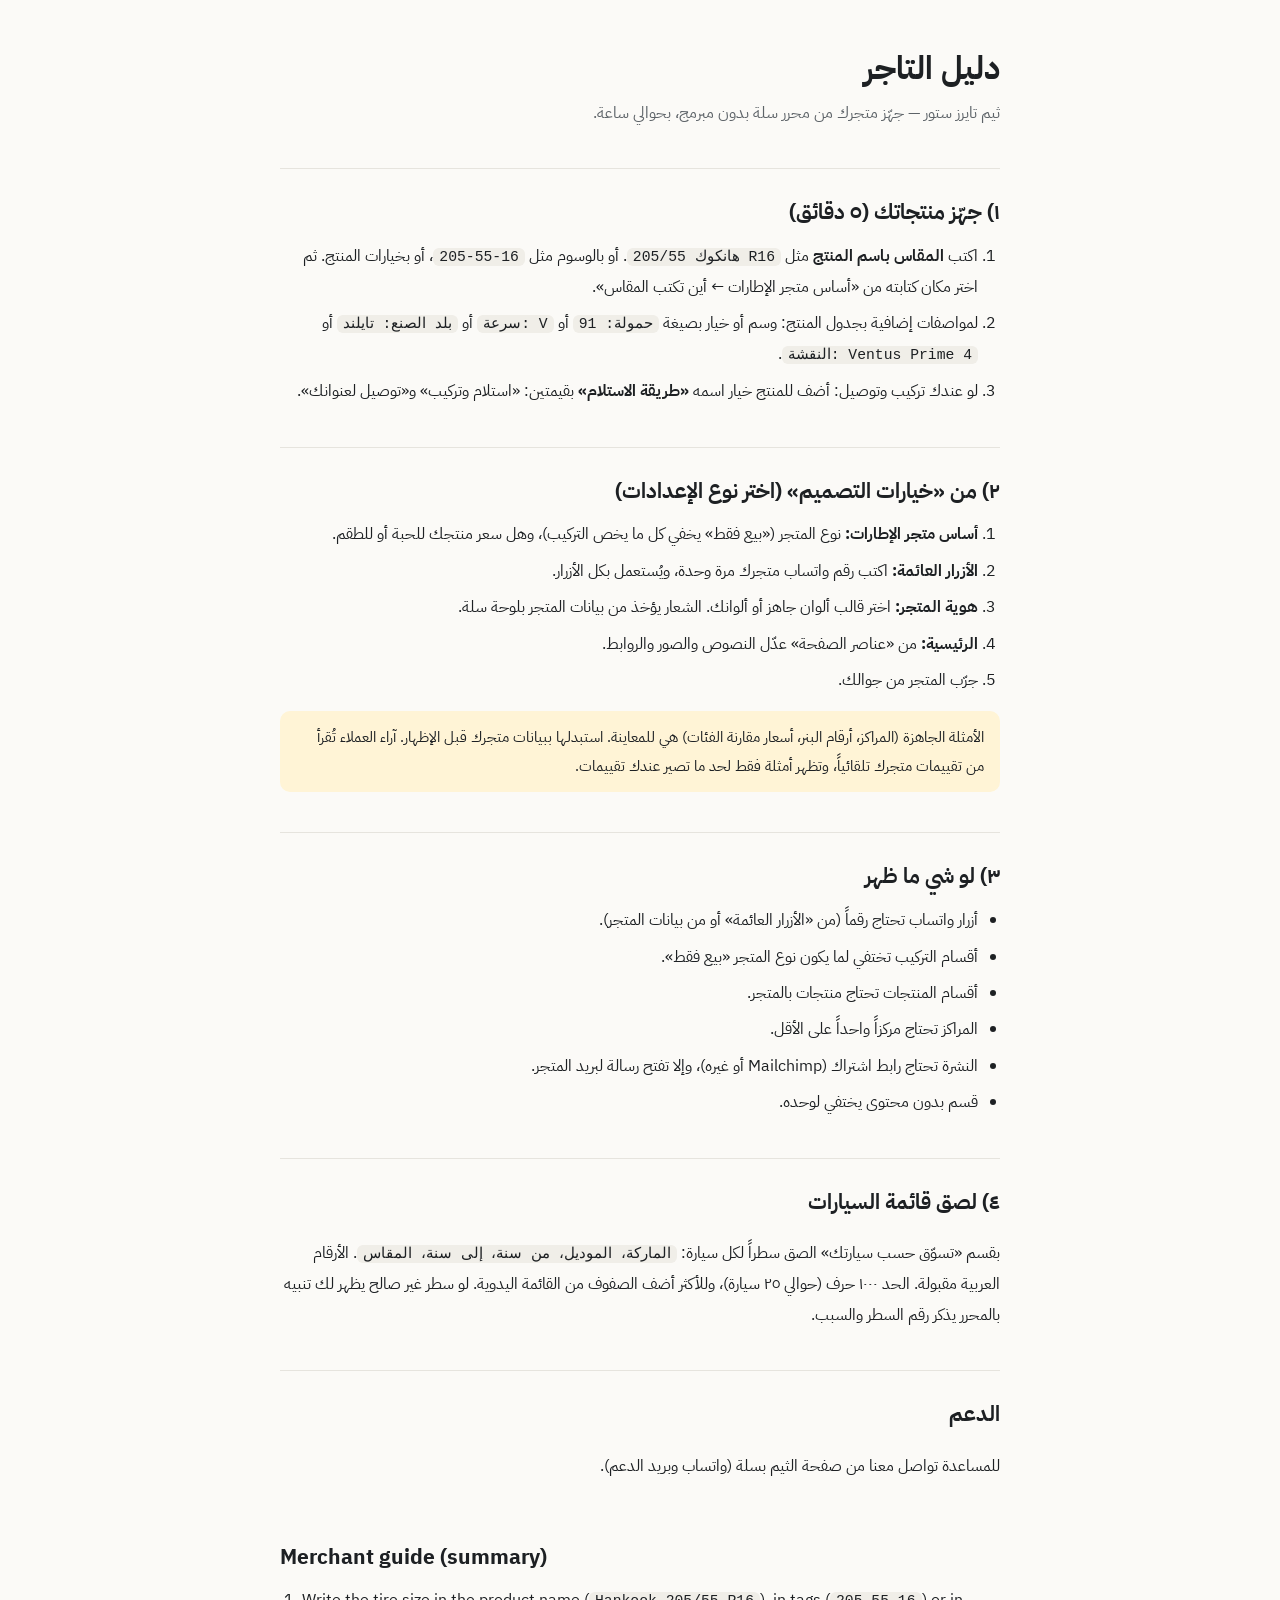
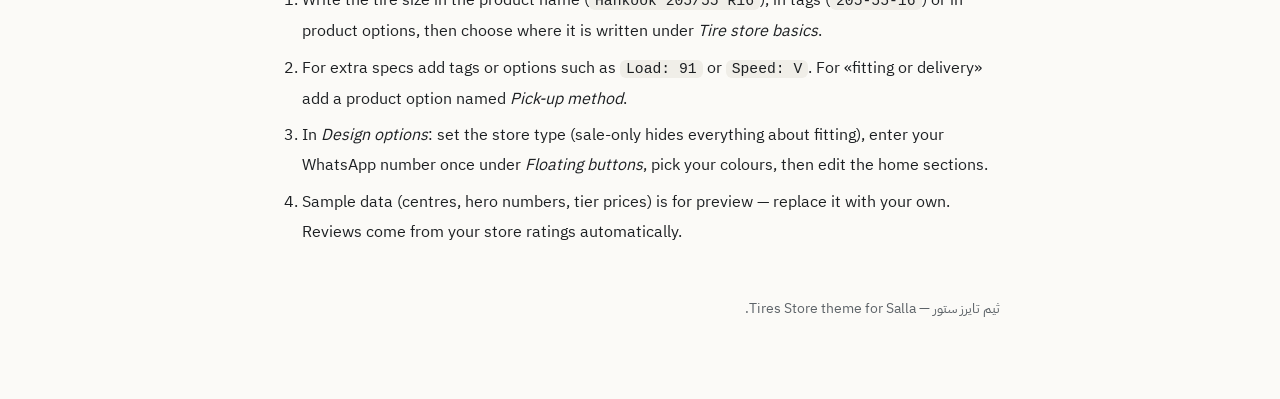
==== guide.html @ 2d38a400 "Merchant guide page (support documentation link for the theme listing) Co-Authored-By: Claude Sonnet" ====
<!doctype html>
<html lang="ar" dir="rtl">
<head>
<meta charset="utf-8">
<meta name="viewport" content="width=device-width,initial-scale=1">
<title>دليل التاجر — ثيم تايرز ستور</title>
<link rel="preconnect" href="https://fonts.googleapis.com">
<link href="https://fonts.googleapis.com/css2?family=IBM+Plex+Sans+Arabic:wght@400;500;600;700&display=swap" rel="stylesheet">
<style>
  :root { --ink: #1d2023; --muted: #5d6368; --gold: #ffb71b; --line: #e6e4de; --bg: #fbfaf7; }
  * { box-sizing: border-box; }
  body { margin: 0; font: 400 16px/1.9 "IBM Plex Sans Arabic", system-ui, sans-serif; color: var(--ink); background: var(--bg); }
  main { max-width: 760px; margin: 0 auto; padding: 48px 20px 80px; }
  h1 { font-size: 32px; line-height: 1.3; margin: 0 0 8px; }
  h2 { font-size: 21px; margin: 40px 0 8px; padding-top: 24px; border-top: 1px solid var(--line); }
  p.lead { color: var(--muted); margin: 0 0 12px; }
  ol, ul { padding-inline-start: 22px; margin: 8px 0; }
  li { margin: 6px 0; }
  code { direction: ltr; unicode-bidi: embed; background: #f0eee8; padding: 1px 6px; border-radius: 6px; font-size: .92em; }
  .note { background: #fff4d6; border-radius: 10px; padding: 12px 16px; margin: 16px 0; font-size: 15px; }
  footer { margin-top: 48px; color: var(--muted); font-size: 14px; }
  section[lang="en"] { direction: ltr; text-align: left; margin-top: 56px; }
</style>
</head>
<body>
<main>
  <h1>دليل التاجر</h1>
  <p class="lead">ثيم تايرز ستور — جهّز متجرك من محرر سلة بدون مبرمج، بحوالي ساعة.</p>

  <h2>١) جهّز منتجاتك (٥ دقائق)</h2>
  <ol>
    <li>اكتب <b>المقاس باسم المنتج</b> مثل <code>هانكوك 205/55 R16</code>. أو بالوسوم مثل <code>205-55-16</code>، أو بخيارات المنتج. ثم اختر مكان كتابته من «أساس متجر الإطارات ← أين تكتب المقاس».</li>
    <li>لمواصفات إضافية بجدول المنتج: وسم أو خيار بصيغة <code>حمولة: 91</code> أو <code>سرعة: V</code> أو <code>بلد الصنع: تايلند</code> أو <code>النقشة: Ventus Prime 4</code>.</li>
    <li>لو عندك تركيب وتوصيل: أضف للمنتج خيار اسمه <b>«طريقة الاستلام»</b> بقيمتين: «استلام وتركيب» و«توصيل لعنوانك».</li>
  </ol>

  <h2>٢) من «خيارات التصميم» (اختر نوع الإعدادات)</h2>
  <ol>
    <li><b>أساس متجر الإطارات:</b> نوع المتجر («بيع فقط» يخفي كل ما يخص التركيب)، وهل سعر منتجك للحبة أو للطقم.</li>
    <li><b>الأزرار العائمة:</b> اكتب رقم واتساب متجرك مرة وحدة، ويُستعمل بكل الأزرار.</li>
    <li><b>هوية المتجر:</b> اختر قالب ألوان جاهز أو ألوانك. الشعار يؤخذ من بيانات المتجر بلوحة سلة.</li>
    <li><b>الرئيسية:</b> من «عناصر الصفحة» عدّل النصوص والصور والروابط.</li>
    <li>جرّب المتجر من جوالك.</li>
  </ol>
  <p class="note">الأمثلة الجاهزة (المراكز، أرقام البنر، أسعار مقارنة الفئات) هي للمعاينة. استبدلها ببيانات متجرك قبل الإظهار. آراء العملاء تُقرأ من تقييمات متجرك تلقائياً، وتظهر أمثلة فقط لحد ما تصير عندك تقييمات.</p>

  <h2>٣) لو شي ما ظهر</h2>
  <ul>
    <li>أزرار واتساب تحتاج رقماً (من «الأزرار العائمة» أو من بيانات المتجر).</li>
    <li>أقسام التركيب تختفي لما يكون نوع المتجر «بيع فقط».</li>
    <li>أقسام المنتجات تحتاج منتجات بالمتجر.</li>
    <li>المراكز تحتاج مركزاً واحداً على الأقل.</li>
    <li>النشرة تحتاج رابط اشتراك (Mailchimp أو غيره)، وإلا تفتح رسالة لبريد المتجر.</li>
    <li>قسم بدون محتوى يختفي لوحده.</li>
  </ul>

  <h2>٤) لصق قائمة السيارات</h2>
  <p>بقسم «تسوّق حسب سيارتك» الصق سطراً لكل سيارة: <code>الماركة، الموديل، من سنة، إلى سنة، المقاس</code>. الأرقام العربية مقبولة. الحد ١٠٠٠ حرف (حوالي ٢٥ سيارة)، وللأكثر أضف الصفوف من القائمة اليدوية. لو سطر غير صالح يظهر لك تنبيه بالمحرر يذكر رقم السطر والسبب.</p>

  <h2>الدعم</h2>
  <p>للمساعدة تواصل معنا من صفحة الثيم بسلة (واتساب وبريد الدعم).</p>

  <section lang="en" dir="ltr">
    <h2 style="border-top:0;padding-top:0">Merchant guide (summary)</h2>
    <ol>
      <li>Write the tire size in the product name (<code>Hankook 205/55 R16</code>), in tags (<code>205-55-16</code>) or in product options, then choose where it is written under <i>Tire store basics</i>.</li>
      <li>For extra specs add tags or options such as <code>Load: 91</code> or <code>Speed: V</code>. For «fitting or delivery» add a product option named <i>Pick-up method</i>.</li>
      <li>In <i>Design options</i>: set the store type (sale-only hides everything about fitting), enter your WhatsApp number once under <i>Floating buttons</i>, pick your colours, then edit the home sections.</li>
      <li>Sample data (centres, hero numbers, tier prices) is for preview — replace it with your own. Reviews come from your store ratings automatically.</li>
    </ol>
  </section>

  <footer>ثيم تايرز ستور — Tires Store theme for Salla.</footer>
</main>
</body>
</html>
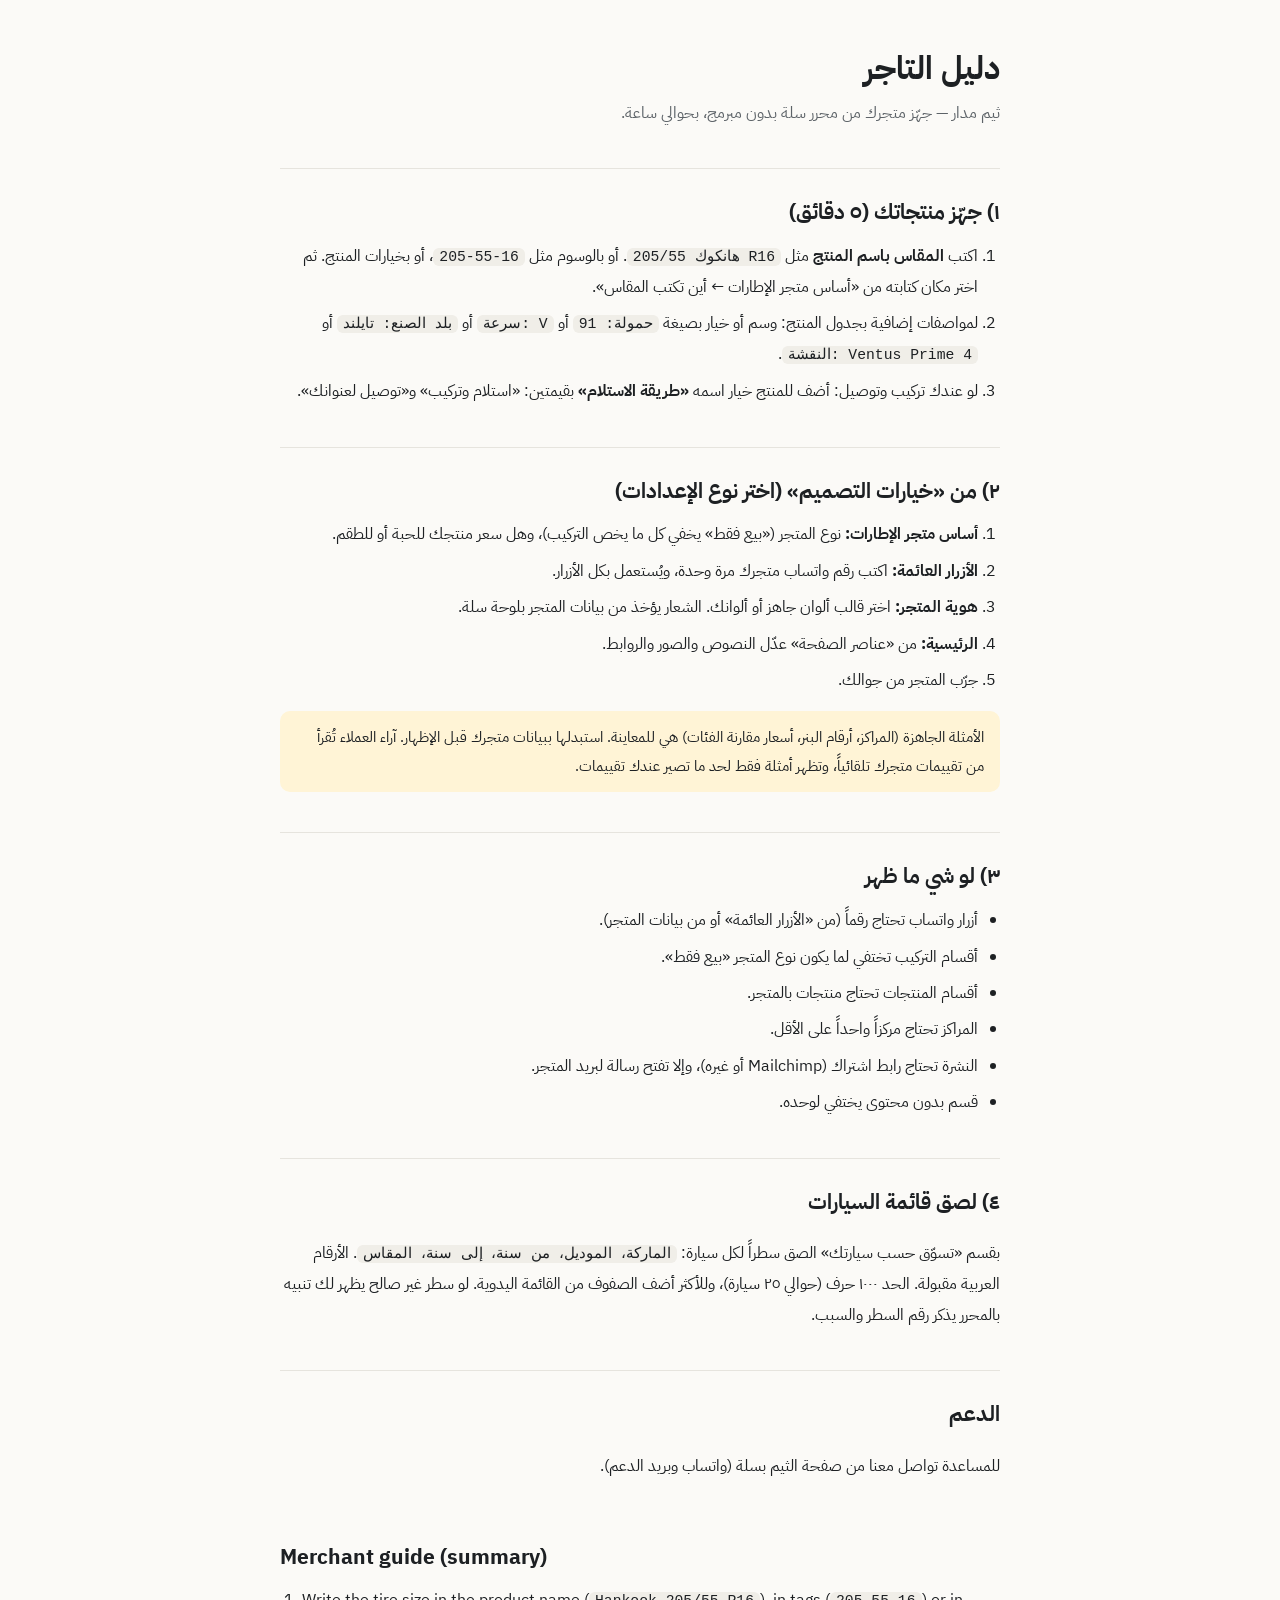
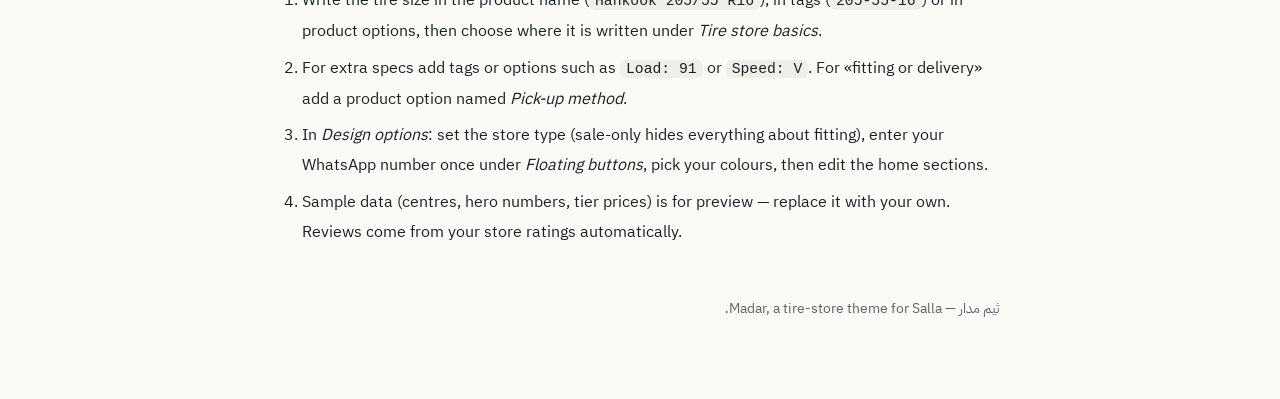
==== commit 5bee72c5: "Guide: theme name Madar Co-Authored-By: Claude Sonnet 5.5 <noreply@anthropic.com>" ====
--- a/guide.html
+++ b/guide.html
@@ -3,7 +3,7 @@
 <head>
 <meta charset="utf-8">
 <meta name="viewport" content="width=device-width,initial-scale=1">
-<title>دليل التاجر — ثيم تايرز ستور</title>
+<title>دليل التاجر — ثيم مدار</title>
 <link rel="preconnect" href="https://fonts.googleapis.com">
 <link href="https://fonts.googleapis.com/css2?family=IBM+Plex+Sans+Arabic:wght@400;500;600;700&display=swap" rel="stylesheet">
 <style>
@@ -25,7 +25,7 @@
 <body>
 <main>
   <h1>دليل التاجر</h1>
-  <p class="lead">ثيم تايرز ستور — جهّز متجرك من محرر سلة بدون مبرمج، بحوالي ساعة.</p>
+  <p class="lead">ثيم مدار — جهّز متجرك من محرر سلة بدون مبرمج، بحوالي ساعة.</p>
 
   <h2>١) جهّز منتجاتك (٥ دقائق)</h2>
   <ol>
@@ -70,7 +70,7 @@
     </ol>
   </section>
 
-  <footer>ثيم تايرز ستور — Tires Store theme for Salla.</footer>
+  <footer>ثيم مدار — Madar, a tire-store theme for Salla.</footer>
 </main>
 </body>
 </html>
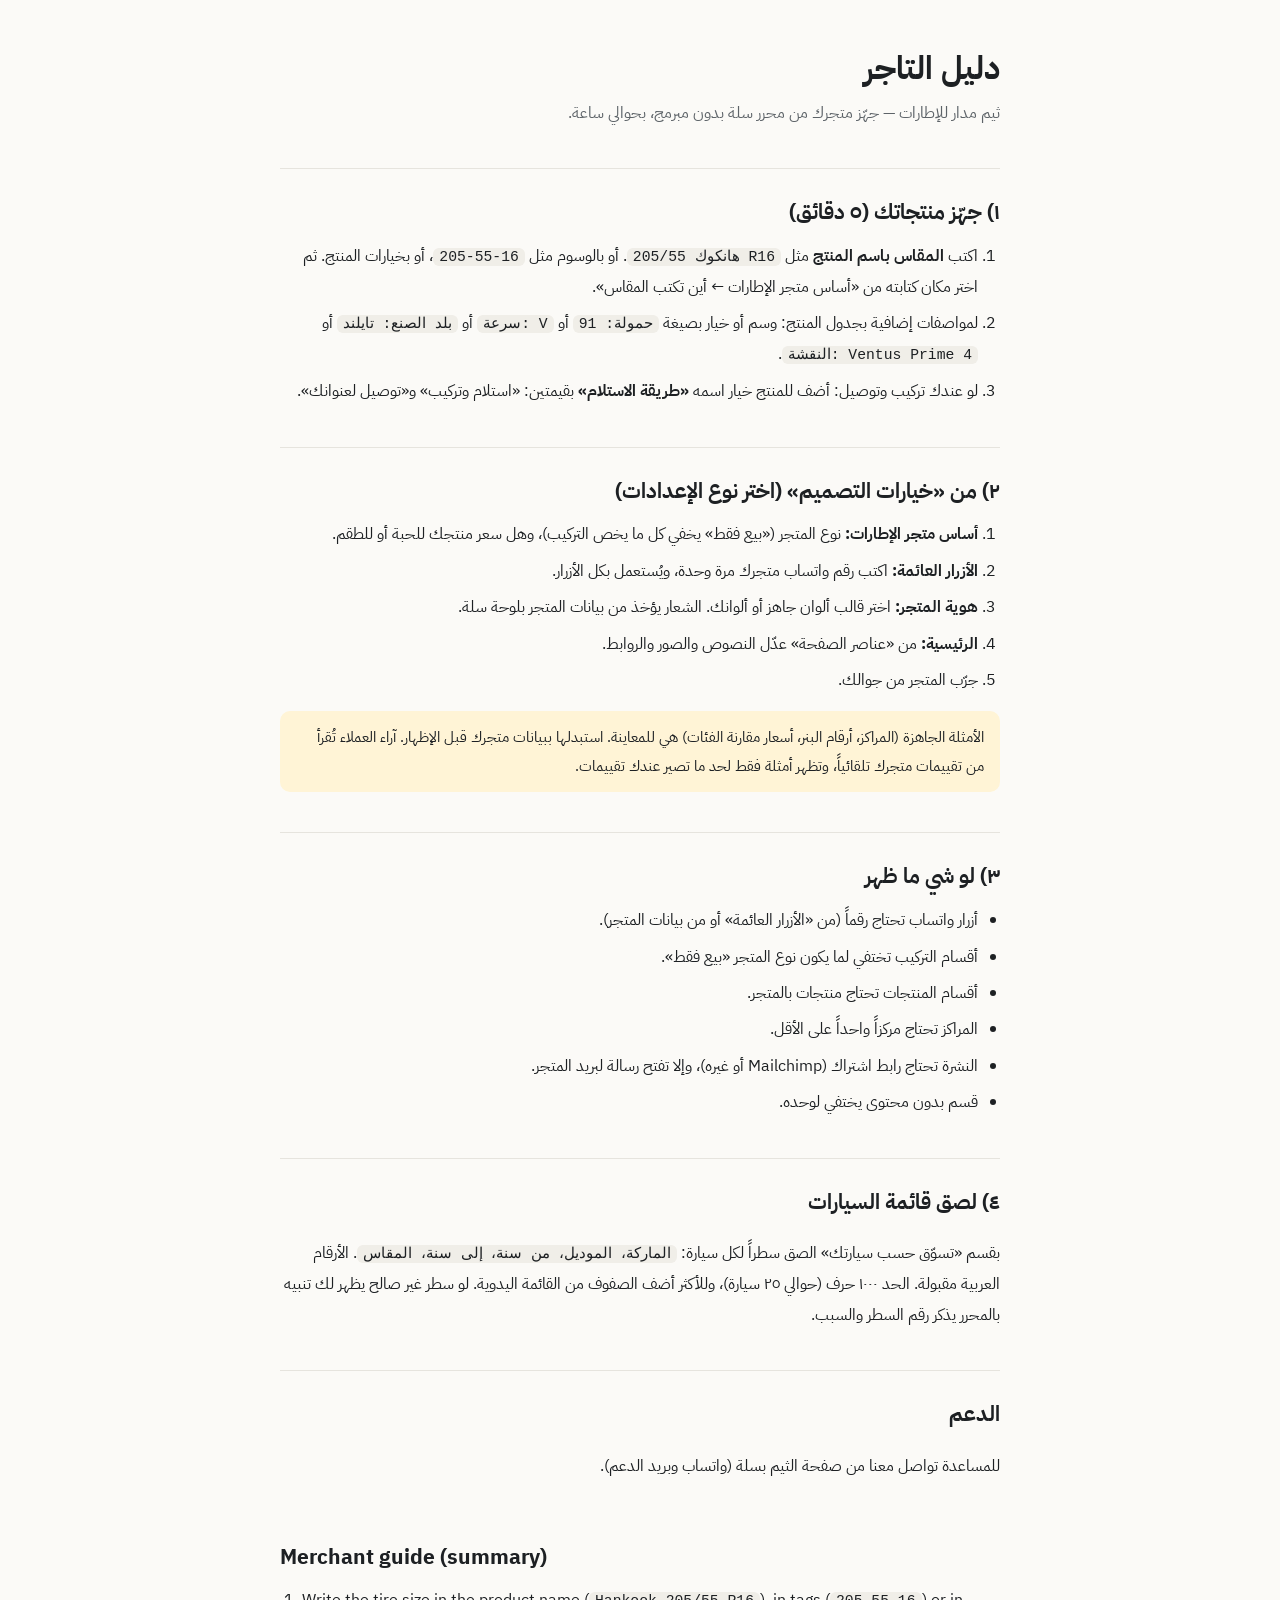
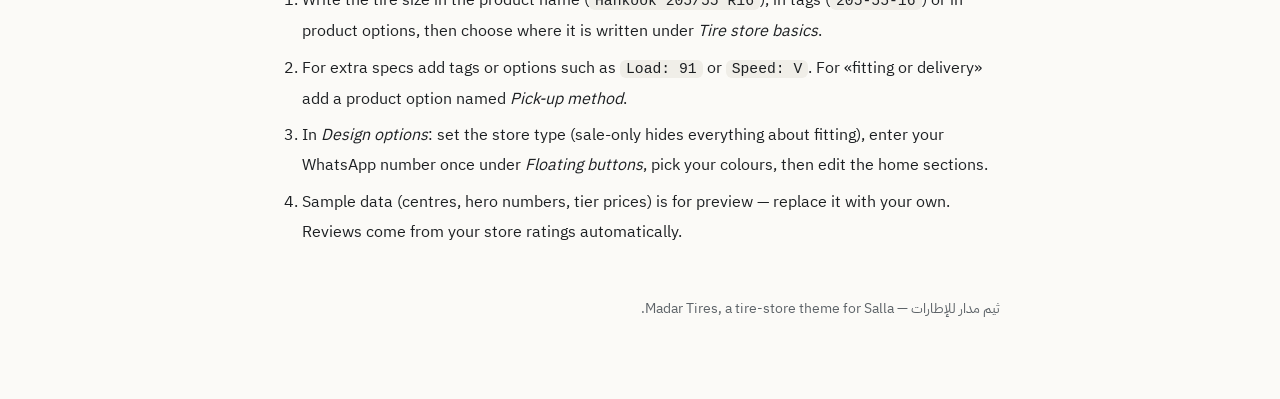
==== commit ed43c4ff: "Guide: theme name Madar Tires Co-Authored-By: Claude Sonnet 5.5 <noreply@anthropic.com>" ====
--- a/guide.html
+++ b/guide.html
@@ -3,7 +3,7 @@
 <head>
 <meta charset="utf-8">
 <meta name="viewport" content="width=device-width,initial-scale=1">
-<title>دليل التاجر — ثيم مدار</title>
+<title>دليل التاجر — ثيم مدار للإطارات</title>
 <link rel="preconnect" href="https://fonts.googleapis.com">
 <link href="https://fonts.googleapis.com/css2?family=IBM+Plex+Sans+Arabic:wght@400;500;600;700&display=swap" rel="stylesheet">
 <style>
@@ -25,7 +25,7 @@
 <body>
 <main>
   <h1>دليل التاجر</h1>
-  <p class="lead">ثيم مدار — جهّز متجرك من محرر سلة بدون مبرمج، بحوالي ساعة.</p>
+  <p class="lead">ثيم مدار للإطارات — جهّز متجرك من محرر سلة بدون مبرمج، بحوالي ساعة.</p>
 
   <h2>١) جهّز منتجاتك (٥ دقائق)</h2>
   <ol>
@@ -70,7 +70,7 @@
     </ol>
   </section>
 
-  <footer>ثيم مدار — Madar, a tire-store theme for Salla.</footer>
+  <footer>ثيم مدار للإطارات — Madar Tires, a tire-store theme for Salla.</footer>
 </main>
 </body>
 </html>
